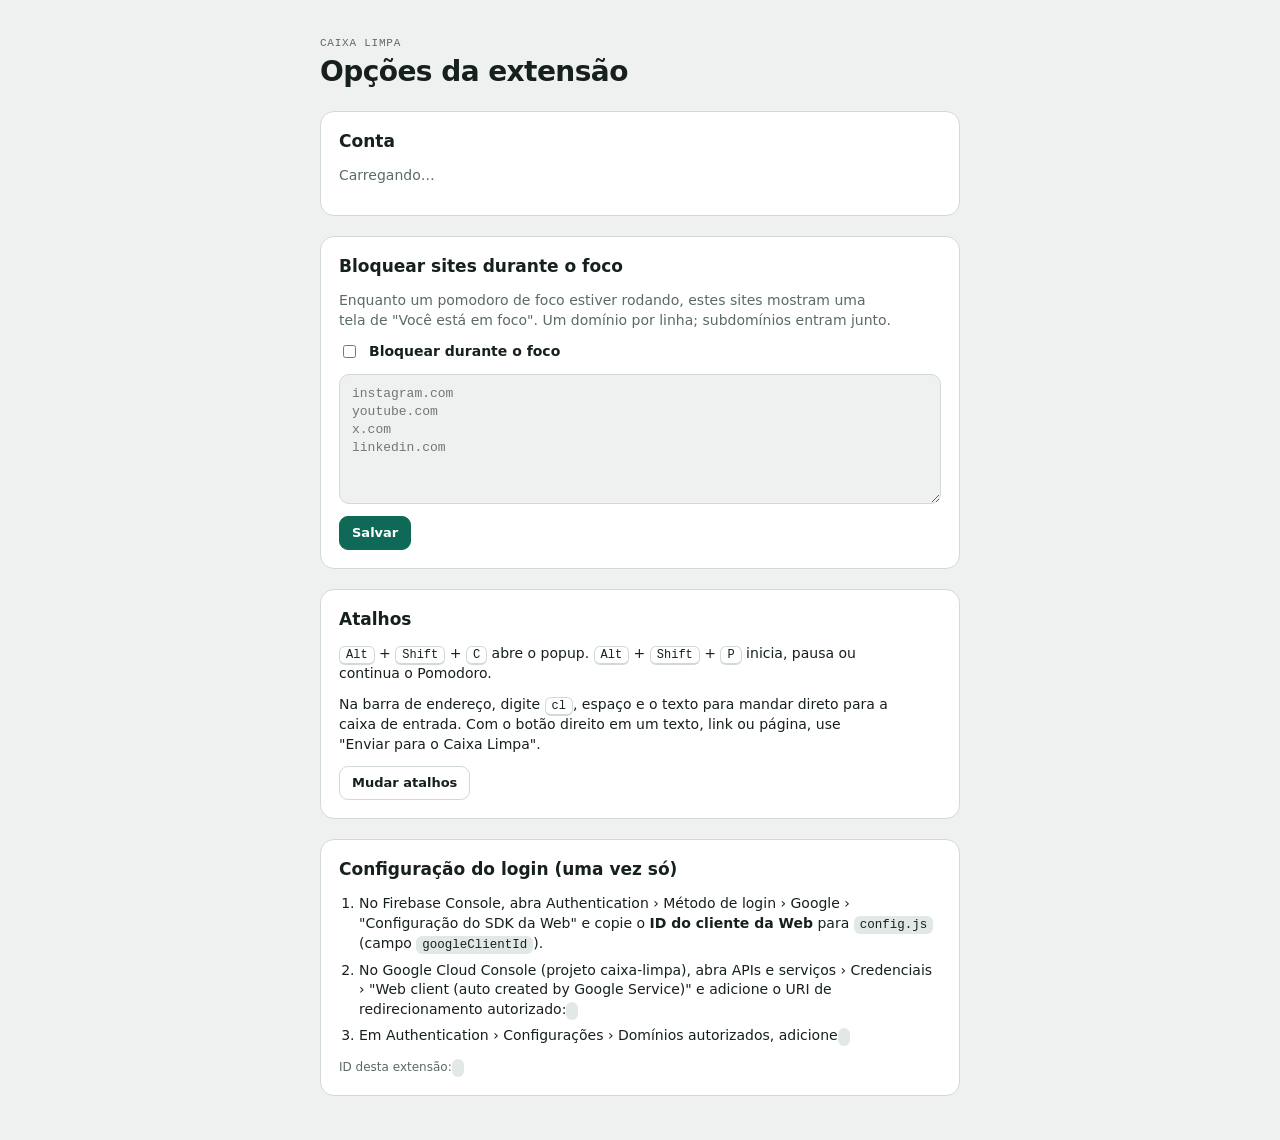
==== extension/options.html @ 41dc17c7 "Extensão do Chrome e timer sincronizado entre dispositivos - Site: estado do Pomodoro salvo em users" ====
<!doctype html>
<html lang="pt-BR">
<head>
<meta charset="utf-8">
<meta name="viewport" content="width=device-width,initial-scale=1">
<title>Opções · Caixa Limpa</title>
<link rel="stylesheet" href="ui.css">
<style>
body{padding:32px 16px 48px}
.wrap{max-width:640px;margin:0 auto;display:flex;flex-direction:column;gap:20px}
h1{margin:0;font-size:28px;letter-spacing:-.02em}
section{background:var(--surface);border:1px solid var(--line);border-radius:14px;padding:18px;display:flex;flex-direction:column;gap:12px}
h2{margin:0;font-size:17px}
p{margin:0;max-width:62ch}
textarea{width:100%;min-height:130px;padding:10px 12px;border-radius:10px;border:1px solid var(--line);background:var(--bg);font-family:var(--f-mono);font-size:13px;resize:vertical}
code{font-family:var(--f-mono);font-size:12.5px;background:var(--surface-2);padding:2px 6px;border-radius:6px;overflow-wrap:anywhere}
label.tg{display:flex;gap:10px;align-items:center;font-weight:700}
.row{display:flex;gap:8px;flex-wrap:wrap;align-items:center}
kbd{font-family:var(--f-mono);font-size:12px;border:1px solid var(--line);border-bottom-width:2px;border-radius:6px;padding:1px 6px}
ol{margin:0;padding-left:20px;display:flex;flex-direction:column;gap:6px}
</style>
</head>
<body>
<div class="wrap">
  <div><span class="lbl">Caixa Limpa</span><h1>Opções da extensão</h1></div>

  <section>
    <h2>Conta</h2>
    <p id="acct" class="muted">Carregando…</p>
    <div class="row" id="acct-acts"></div>
  </section>

  <section>
    <h2>Bloquear sites durante o foco</h2>
    <p class="muted">Enquanto um pomodoro de foco estiver rodando, estes sites mostram uma tela de "Você está em foco". Um domínio por linha; subdomínios entram junto.</p>
    <label class="tg"><input type="checkbox" id="block-on"> Bloquear durante o foco</label>
    <textarea id="domains" placeholder="instagram.com&#10;youtube.com&#10;x.com&#10;linkedin.com"></textarea>
    <div class="row"><button class="btn primary" id="save" type="button">Salvar</button><span id="saved" class="small muted"></span></div>
  </section>

  <section>
    <h2>Atalhos</h2>
    <p><kbd>Alt</kbd> + <kbd>Shift</kbd> + <kbd>C</kbd> abre o popup. <kbd>Alt</kbd> + <kbd>Shift</kbd> + <kbd>P</kbd> inicia, pausa ou continua o Pomodoro.</p>
    <p>Na barra de endereço, digite <kbd>cl</kbd>, espaço e o texto para mandar direto para a caixa de entrada. Com o botão direito em um texto, link ou página, use "Enviar para o Caixa Limpa".</p>
    <div class="row"><button class="btn" id="shortcuts" type="button">Mudar atalhos</button></div>
  </section>

  <section>
    <h2>Configuração do login (uma vez só)</h2>
    <ol>
      <li>No Firebase Console, abra Authentication › Método de login › Google › "Configuração do SDK da Web" e copie o <b>ID do cliente da Web</b> para <code>config.js</code> (campo <code>googleClientId</code>).</li>
      <li>No Google Cloud Console (projeto caixa-limpa), abra APIs e serviços › Credenciais › "Web client (auto created by Google Service)" e adicione o URI de redirecionamento autorizado: <code id="redir"></code></li>
      <li>Em Authentication › Configurações › Domínios autorizados, adicione <code id="dom"></code></li>
    </ol>
    <p class="small muted">ID desta extensão: <code id="extid"></code></p>
  </section>
</div>
<script type="module" src="options.js"></script>
</body>
</html>
---- extension/ui.css ----
:root{
  --bg:#eef1f0; --surface:#ffffff; --surface-2:#e2e8e5; --ink:#16201c; --muted:#5a6a64; --line:#d1dad6;
  --accent:#0e6a57; --accent-ink:#ffffff; --accent-soft:#d3ebe3; --warn:#a84c0c; --warn-soft:#fbe5d2; --rest:#2f5f9e;
  --f-body:system-ui,-apple-system,"Segoe UI",Roboto,sans-serif; --f-mono:ui-monospace,"SF Mono",Menlo,Consolas,monospace;
  color-scheme:light;
}
@media (prefers-color-scheme: dark){:root{
  --bg:#0e1412; --surface:#151d1a; --surface-2:#1e2925; --ink:#e5eeea; --muted:#93a59e; --line:#29362f;
  --accent:#4fc4a3; --accent-ink:#05241b; --accent-soft:#163a30; --warn:#f0a25c; --warn-soft:#3a2614; --rest:#8db4ec; color-scheme:dark}}
*{box-sizing:border-box}
body{margin:0;background:var(--bg);color:var(--ink);font:14px/1.4 var(--f-body)}
button,input,select,textarea{font:inherit;color:inherit}
button{cursor:pointer}
:focus-visible{outline:2px solid var(--accent);outline-offset:2px}
.mono{font-family:var(--f-mono);font-variant-numeric:tabular-nums}
.btn{padding:7px 12px;border-radius:9px;border:1px solid var(--line);background:var(--surface);font-weight:700;font-size:13px;white-space:nowrap}
.btn:hover{border-color:var(--accent)}
.btn.primary{background:var(--accent);color:var(--accent-ink);border-color:var(--accent)}
.btn.ghost{background:transparent;border-color:transparent;color:var(--muted)}
.btn.ghost:hover{color:var(--ink);border-color:var(--line)}
.btn.small{padding:4px 9px;font-size:12px;border-radius:7px}
.btn.on{background:var(--accent-soft);color:var(--accent);border-color:var(--accent)}
.sel,.inp{padding:8px 10px;border-radius:9px;border:1px solid var(--line);background:var(--surface);width:100%;min-width:0}
.chip{font-family:var(--f-mono);font-size:11px;line-height:1.5;padding:0 7px;border-radius:999px;background:var(--surface-2);color:var(--muted);white-space:nowrap}
.chip.warn{background:var(--warn-soft);color:var(--warn)}
.chip.cli{background:transparent;border:1px solid var(--rest);color:var(--rest)}
.muted{color:var(--muted)}
.small{font-size:12px}
.lbl{font-family:var(--f-mono);font-size:11px;letter-spacing:.07em;text-transform:uppercase;color:var(--muted)}
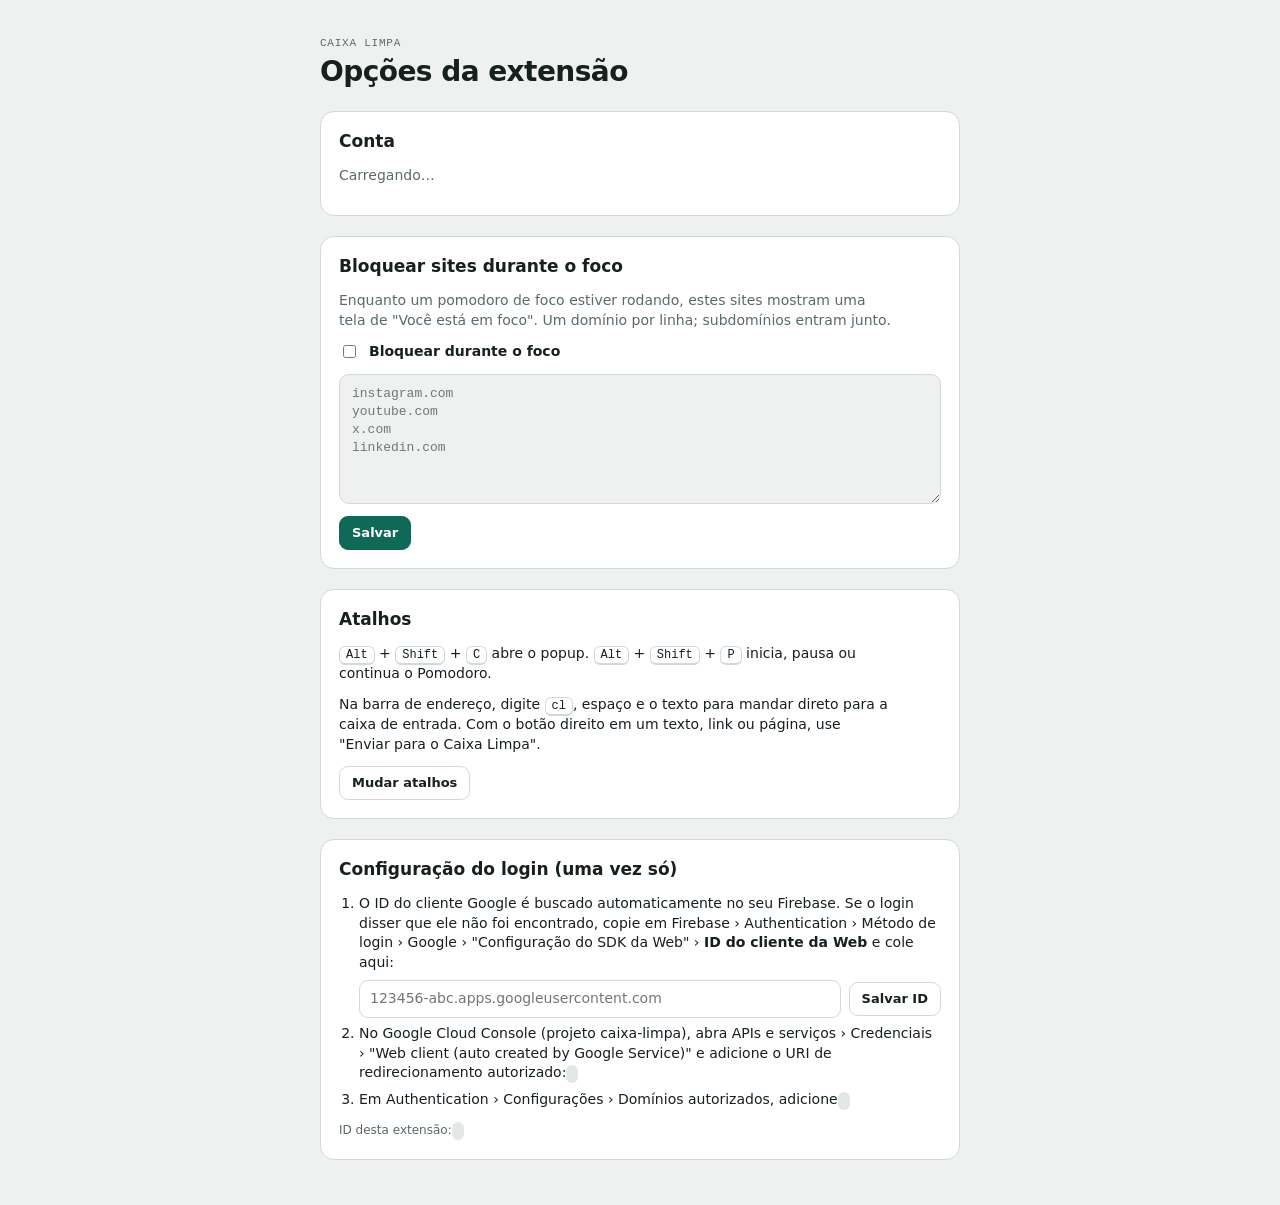
==== commit 4c15606a: "Extensão: botão de login sempre visível e ID do cliente Google descoberto automaticamente Co-Authore" ====
--- a/extension/options.html
+++ b/extension/options.html
@@ -48,7 +48,8 @@
   <section>
     <h2>Configuração do login (uma vez só)</h2>
     <ol>
-      <li>No Firebase Console, abra Authentication › Método de login › Google › "Configuração do SDK da Web" e copie o <b>ID do cliente da Web</b> para <code>config.js</code> (campo <code>googleClientId</code>).</li>
+      <li>O ID do cliente Google é buscado automaticamente no seu Firebase. Se o login disser que ele não foi encontrado, copie em Firebase › Authentication › Método de login › Google › "Configuração do SDK da Web" › <b>ID do cliente da Web</b> e cole aqui:
+        <div class="row" style="margin-top:8px"><input class="inp" id="cid" placeholder="123456-abc.apps.googleusercontent.com" style="flex:1 1 280px"><button class="btn" id="cid-save" type="button">Salvar ID</button></div><span id="cid-msg" class="small muted"></span></li>
       <li>No Google Cloud Console (projeto caixa-limpa), abra APIs e serviços › Credenciais › "Web client (auto created by Google Service)" e adicione o URI de redirecionamento autorizado: <code id="redir"></code></li>
       <li>Em Authentication › Configurações › Domínios autorizados, adicione <code id="dom"></code></li>
     </ol>
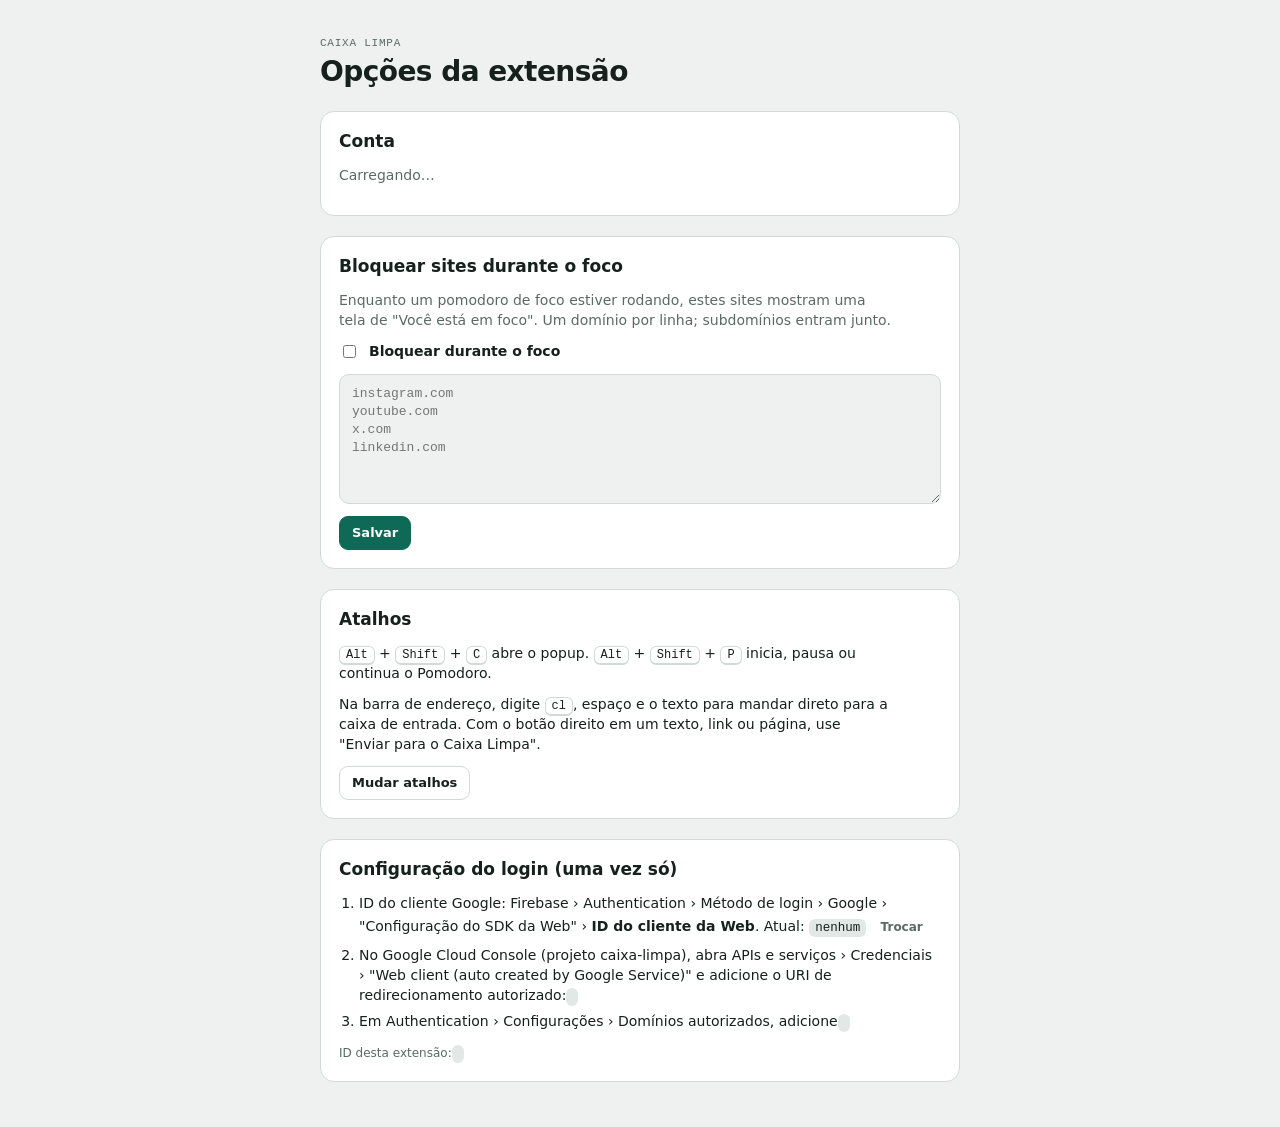
==== commit c900e05f: "Extensão 1.0.2: erro de login visível nas Opções e campo do ID do cliente no topo Co-Authored-By: Cl" ====
--- a/extension/options.html
+++ b/extension/options.html
@@ -27,7 +27,13 @@
   <section>
     <h2>Conta</h2>
     <p id="acct" class="muted">Carregando…</p>
+    <div id="cid-box" hidden style="display:flex;flex-direction:column;gap:8px">
+      <p><b>Falta o ID do cliente Google.</b> No Firebase Console, abra Authentication › Método de login › clique em <b>Google</b> › abra "Configuração do SDK da Web" e copie o <b>ID do cliente da Web</b> (termina com <code>.apps.googleusercontent.com</code>).</p>
+      <div class="row"><input class="inp" id="cid" placeholder="123456789-abc.apps.googleusercontent.com" style="flex:1 1 280px"><button class="btn" id="cid-save" type="button">Salvar ID</button></div>
+      <span id="cid-msg" class="small muted"></span>
+    </div>
     <div class="row" id="acct-acts"></div>
+    <p id="acct-err" class="small" style="color:var(--warn)" hidden></p>
   </section>
 
   <section>
@@ -48,8 +54,7 @@
   <section>
     <h2>Configuração do login (uma vez só)</h2>
     <ol>
-      <li>O ID do cliente Google é buscado automaticamente no seu Firebase. Se o login disser que ele não foi encontrado, copie em Firebase › Authentication › Método de login › Google › "Configuração do SDK da Web" › <b>ID do cliente da Web</b> e cole aqui:
-        <div class="row" style="margin-top:8px"><input class="inp" id="cid" placeholder="123456-abc.apps.googleusercontent.com" style="flex:1 1 280px"><button class="btn" id="cid-save" type="button">Salvar ID</button></div><span id="cid-msg" class="small muted"></span></li>
+      <li>ID do cliente Google: Firebase › Authentication › Método de login › Google › "Configuração do SDK da Web" › <b>ID do cliente da Web</b>. Atual: <code id="cid-now">nenhum</code> <button class="btn small ghost" id="cid-edit" type="button">Trocar</button></li>
       <li>No Google Cloud Console (projeto caixa-limpa), abra APIs e serviços › Credenciais › "Web client (auto created by Google Service)" e adicione o URI de redirecionamento autorizado: <code id="redir"></code></li>
       <li>Em Authentication › Configurações › Domínios autorizados, adicione <code id="dom"></code></li>
     </ol>
--- a/extension/ui.css
+++ b/extension/ui.css
@@ -8,6 +8,7 @@
   --bg:#0e1412; --surface:#151d1a; --surface-2:#1e2925; --ink:#e5eeea; --muted:#93a59e; --line:#29362f;
   --accent:#4fc4a3; --accent-ink:#05241b; --accent-soft:#163a30; --warn:#f0a25c; --warn-soft:#3a2614; --rest:#8db4ec; color-scheme:dark}}
 *{box-sizing:border-box}
+[hidden]{display:none!important}
 body{margin:0;background:var(--bg);color:var(--ink);font:14px/1.4 var(--f-body)}
 button,input,select,textarea{font:inherit;color:inherit}
 button{cursor:pointer}
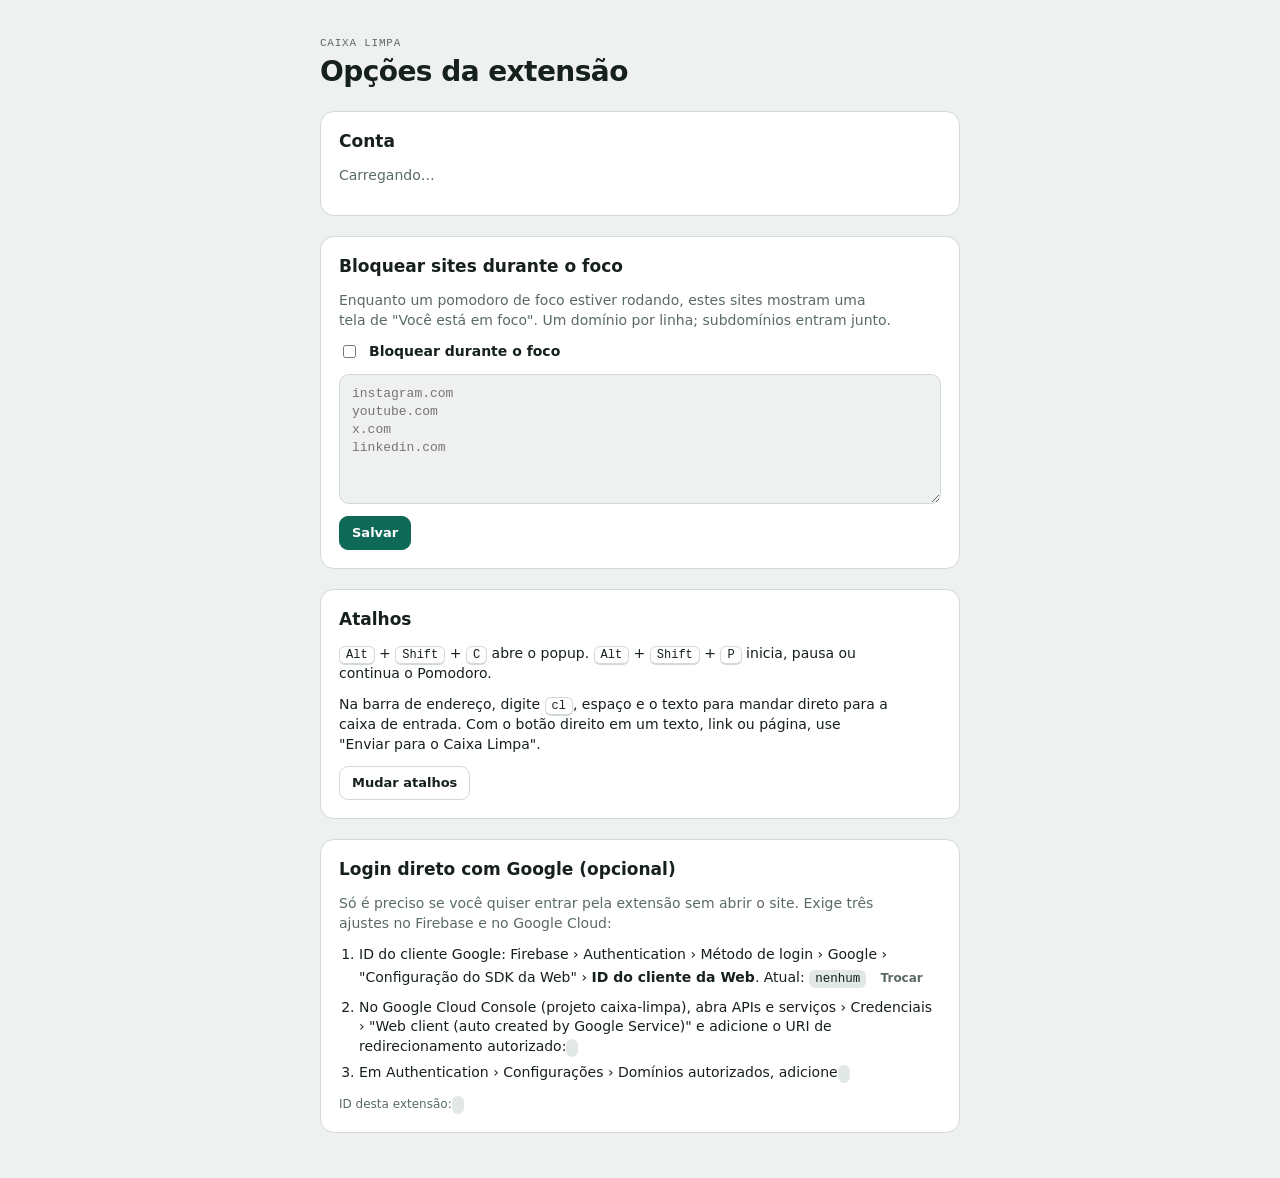
==== commit 992730e9: "Extensão 1.1.0: entra usando o login do site, sem configurar OAuth Co-Authored-By: Claude Opus 5.5 <" ====
--- a/extension/options.html
+++ b/extension/options.html
@@ -52,7 +52,8 @@
   </section>
 
   <section>
-    <h2>Configuração do login (uma vez só)</h2>
+    <h2>Login direto com Google (opcional)</h2>
+    <p class="muted">Só é preciso se você quiser entrar pela extensão sem abrir o site. Exige três ajustes no Firebase e no Google Cloud:</p>
     <ol>
       <li>ID do cliente Google: Firebase › Authentication › Método de login › Google › "Configuração do SDK da Web" › <b>ID do cliente da Web</b>. Atual: <code id="cid-now">nenhum</code> <button class="btn small ghost" id="cid-edit" type="button">Trocar</button></li>
       <li>No Google Cloud Console (projeto caixa-limpa), abra APIs e serviços › Credenciais › "Web client (auto created by Google Service)" e adicione o URI de redirecionamento autorizado: <code id="redir"></code></li>
